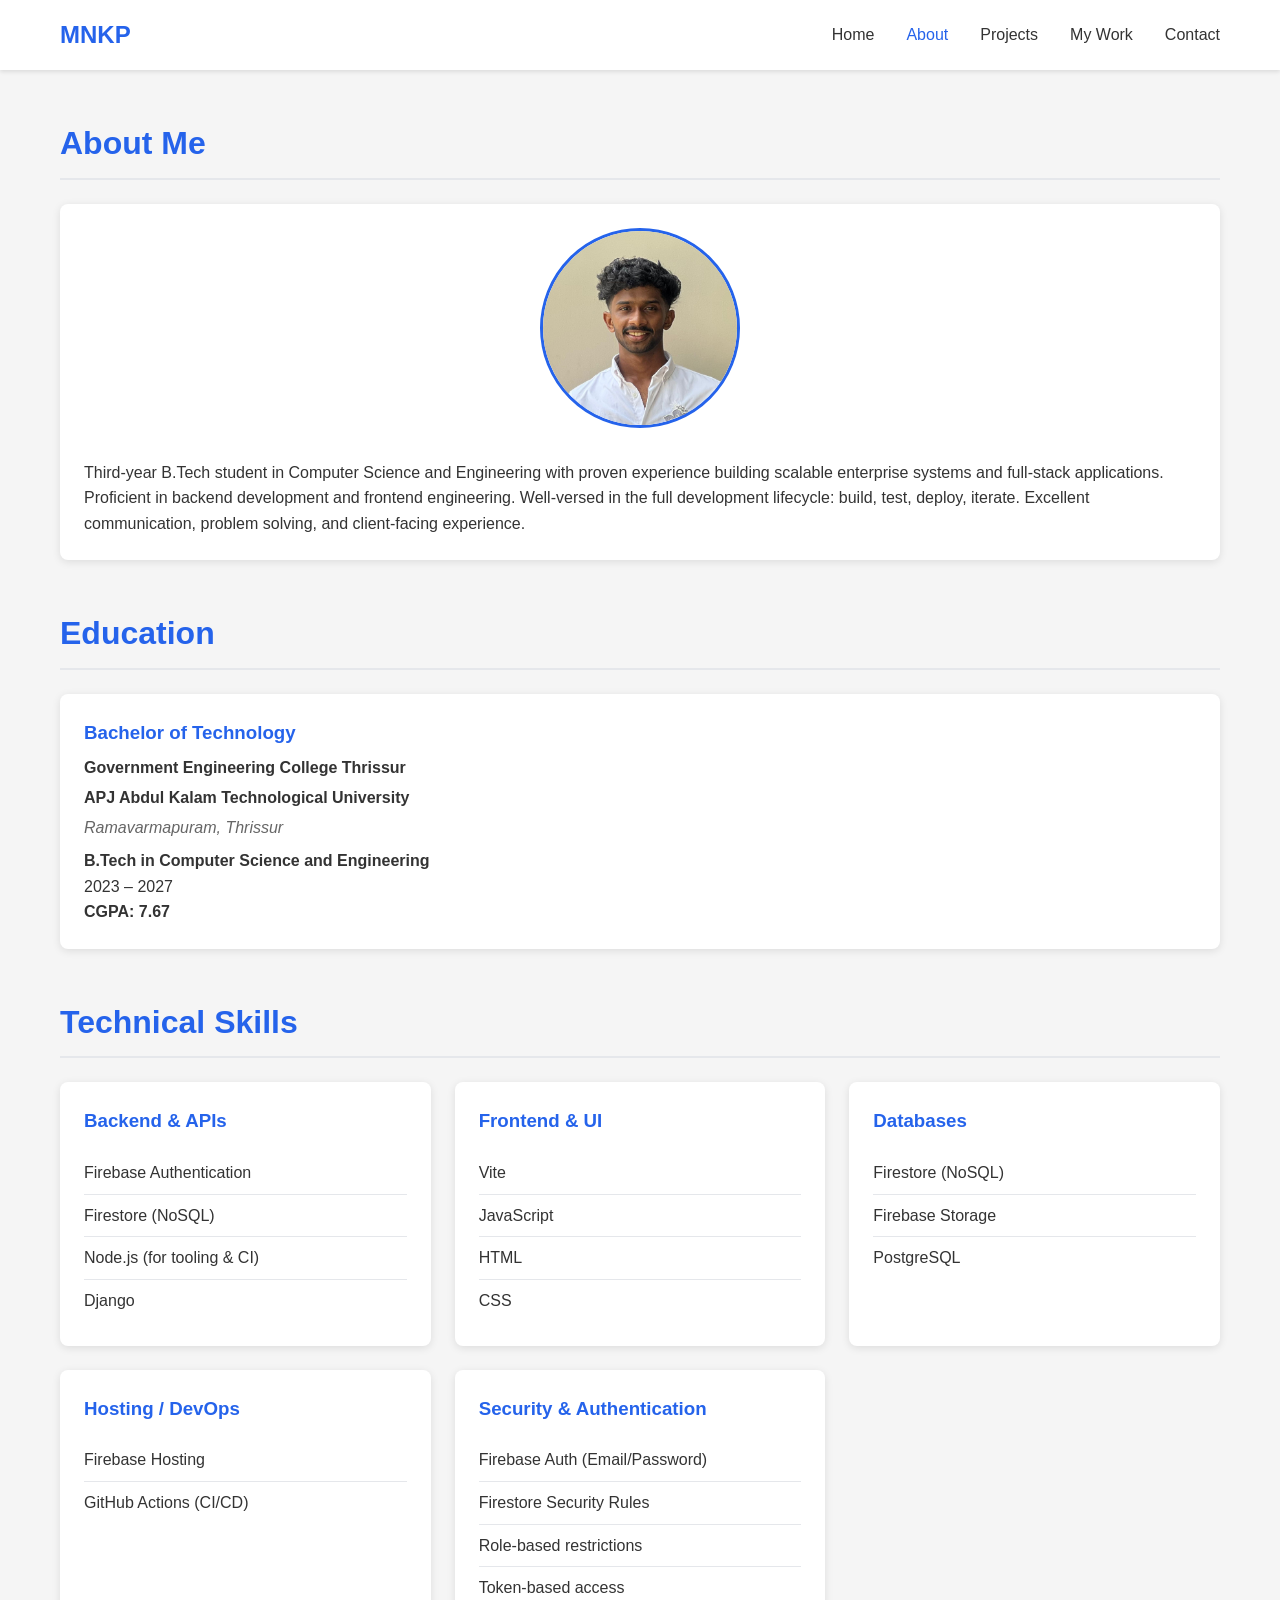
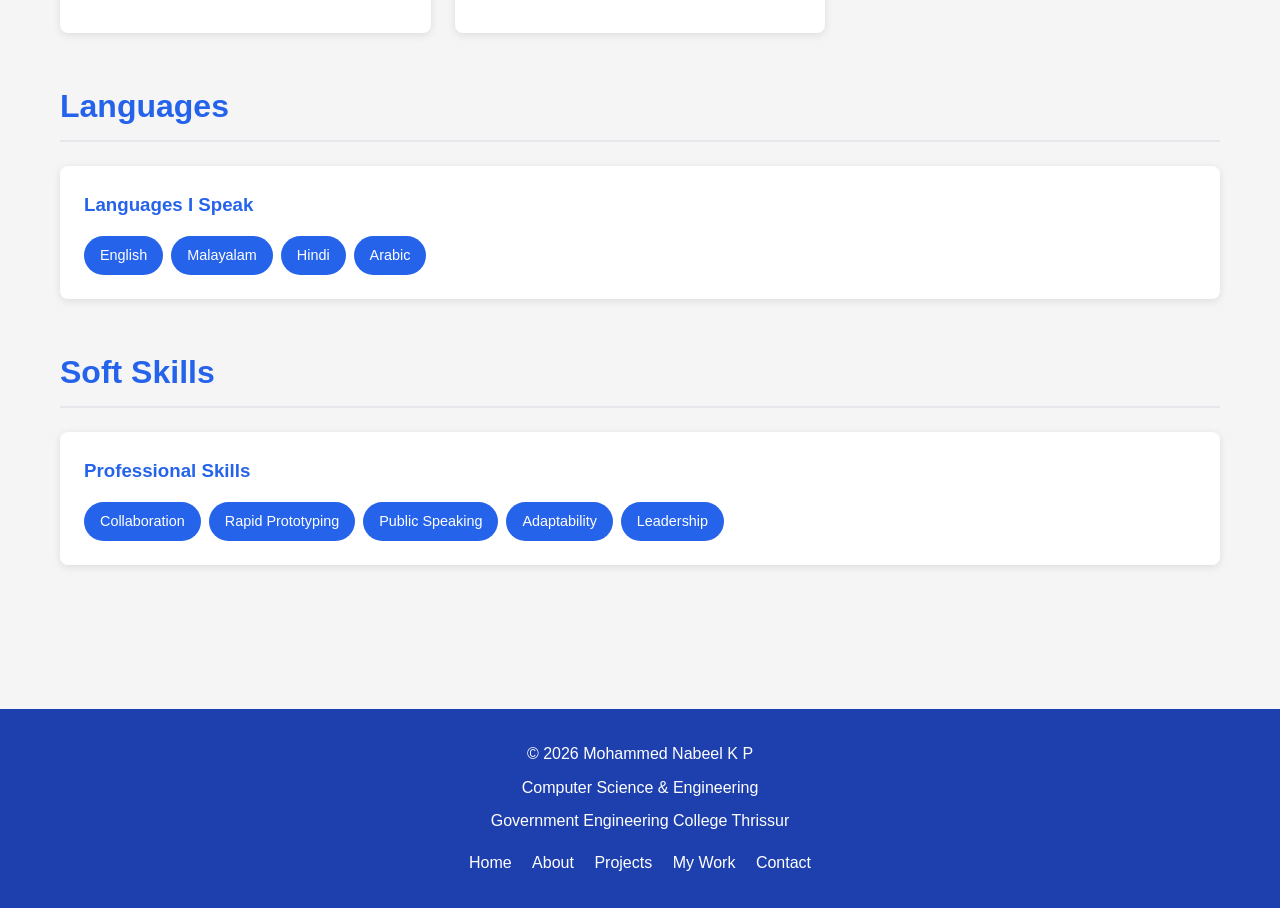
==== about.htm @ b29537f5 "Initial resume website" ====
<!DOCTYPE html PUBLIC "-//W3C//DTD XHTML 1.0 Strict//EN"
    "http://www.w3.org/TR/xhtml1/DTD/xhtml1-strict.dtd">
<html xmlns="http://www.w3.org/1999/xhtml" lang="en" xml:lang="en">
<head>
    <meta http-equiv="Content-Type" content="text/html; charset=utf-8" />
    <title>About - Mohammed Nabeel K P</title>
    <link rel="stylesheet" type="text/css" href="css/style.css" />
</head>
<body>
    <div id="header">
        <div class="container">
            <div id="nav">
                <div class="logo">MNKP</div>
                <ul>
                    <li><a href="index.html">Home</a></li>
                    <li><a href="about.htm" class="active">About</a></li>
                    <li><a href="projects.htm">Projects</a></li>
                    <li><a href="MyWork.htm">My Work</a></li>
                    <li><a href="contact.htm">Contact</a></li>
                </ul>
            </div>
        </div>
    </div>

    <div id="main">
        <div class="container">
            <div class="section">
                <h2>About Me</h2>
                <div class="card">
                    <img src="images/profile.jpg" alt="Mohammed Nabeel K P" class="profile-image" />
                    <p>Third-year B.Tech student in Computer Science and Engineering with proven experience building scalable enterprise systems and full-stack applications. Proficient in backend development and frontend engineering. Well-versed in the full development lifecycle: build, test, deploy, iterate. Excellent communication, problem solving, and client-facing experience.</p>
                </div>
            </div>

            <div class="section">
                <h2>Education</h2>
                <div class="education-item">
                    <h3>Bachelor of Technology</h3>
                    <p class="institution">Government Engineering College Thrissur</p>
                    <p class="institution">APJ Abdul Kalam Technological University</p>
                    <p class="location">Ramavarmapuram, Thrissur</p>
                    <p><strong>B.Tech in Computer Science and Engineering</strong></p>
                    <p>2023 – 2027</p>
                    <p><strong>CGPA: 7.67</strong></p>
                </div>
            </div>

            <div class="section">
                <h2>Technical Skills</h2>
                <div class="skills-grid">
                    <div class="skill-category">
                        <h3>Backend &amp; APIs</h3>
                        <ul>
                            <li>Firebase Authentication</li>
                            <li>Firestore (NoSQL)</li>
                            <li>Node.js (for tooling &amp; CI)</li>
                            <li>Django</li>
                        </ul>
                    </div>
                    <div class="skill-category">
                        <h3>Frontend &amp; UI</h3>
                        <ul>
                            <li>Vite</li>
                            <li>JavaScript</li>
                            <li>HTML</li>
                            <li>CSS</li>
                        </ul>
                    </div>
                    <div class="skill-category">
                        <h3>Databases</h3>
                        <ul>
                            <li>Firestore (NoSQL)</li>
                            <li>Firebase Storage</li>
                            <li>PostgreSQL</li>
                        </ul>
                    </div>
                    <div class="skill-category">
                        <h3>Hosting / DevOps</h3>
                        <ul>
                            <li>Firebase Hosting</li>
                            <li>GitHub Actions (CI/CD)</li>
                        </ul>
                    </div>
                    <div class="skill-category">
                        <h3>Security &amp; Authentication</h3>
                        <ul>
                            <li>Firebase Auth (Email/Password)</li>
                            <li>Firestore Security Rules</li>
                            <li>Role-based restrictions</li>
                            <li>Token-based access</li>
                        </ul>
                    </div>
                </div>
            </div>

            <div class="section">
                <h2>Languages</h2>
                <div class="languages-section">
                    <h3>Languages I Speak</h3>
                    <ul>
                        <li>English</li>
                        <li>Malayalam</li>
                        <li>Hindi</li>
                        <li>Arabic</li>
                    </ul>
                </div>
            </div>

            <div class="section">
                <h2>Soft Skills</h2>
                <div class="soft-skills-section">
                    <h3>Professional Skills</h3>
                    <ul>
                        <li>Collaboration</li>
                        <li>Rapid Prototyping</li>
                        <li>Public Speaking</li>
                        <li>Adaptability</li>
                        <li>Leadership</li>
                    </ul>
                </div>
            </div>
        </div>
    </div>

    <div id="footer">
        <div class="container">
            <p>&copy; 2026 Mohammed Nabeel K P</p>
            <p>Computer Science &amp; Engineering</p>
            <p>Government Engineering College Thrissur</p>
            <div class="footer-nav">
                <a href="index.html">Home</a>
                <a href="about.htm">About</a>
                <a href="projects.htm">Projects</a>
                <a href="MyWork.htm">My Work</a>
                <a href="contact.htm">Contact</a>
            </div>
        </div>
    </div>
</body>
</html>
---- css/style.css ----
/* CSS Reset and Normalization */
* {
    margin: 0;
    padding: 0;
    box-sizing: border-box;
}

body {
    font-family: 'Segoe UI', Tahoma, Geneva, Verdana, sans-serif;
    line-height: 1.6;
    color: #333;
    background-color: #f5f5f5;
}

/* CSS Variables */
:root {
    --primary-color: #2563eb;
    --secondary-color: #1e40af;
    --text-color: #333;
    --background-color: #f5f5f5;
    --card-background: #ffffff;
    --border-color: #e5e7eb;
    --hover-color: #1d4ed8;
}

/* Container */
.container {
    max-width: 1200px;
    margin: 0 auto;
    padding: 0 20px;
}

/* Header and Navigation */
#header {
    background-color: var(--card-background);
    box-shadow: 0 2px 4px rgba(0, 0, 0, 0.1);
    position: sticky;
    top: 0;
    z-index: 1000;
}

#nav {
    display: flex;
    justify-content: space-between;
    align-items: center;
    padding: 1rem 0;
}

#nav .logo {
    font-size: 1.5rem;
    font-weight: bold;
    color: var(--primary-color);
}

#nav ul {
    list-style: none;
    display: flex;
    gap: 2rem;
}

#nav ul li a {
    text-decoration: none;
    color: var(--text-color);
    font-weight: 500;
    transition: color 0.3s ease;
}

#nav ul li a:hover,
#nav ul li a.active {
    color: var(--primary-color);
}

/* Hero Section */
.hero {
    background: linear-gradient(135deg, var(--primary-color), var(--secondary-color));
    color: white;
    padding: 4rem 0;
    text-align: center;
}

.hero .profile-image {
    margin: 0 auto 2rem;
    border: 4px solid white;
}

.hero h1 {
    font-size: 3rem;
    margin-bottom: 0.5rem;
}

.hero h2 {
    font-size: 1.5rem;
    margin-bottom: 1rem;
    font-weight: 300;
}

.hero p {
    font-size: 1.1rem;
    max-width: 700px;
    margin: 0 auto 2rem;
    line-height: 1.8;
}

.hero-buttons {
    display: flex;
    gap: 1rem;
    justify-content: center;
    flex-wrap: wrap;
}

/* Buttons */
.btn {
    display: inline-block;
    padding: 0.75rem 1.5rem;
    text-decoration: none;
    border-radius: 5px;
    font-weight: 600;
    transition: all 0.3s ease;
    border: none;
    cursor: pointer;
}

.btn-primary {
    background-color: white;
    color: var(--primary-color);
}

.btn-primary:hover {
    background-color: #f0f0f0;
    transform: translateY(-2px);
}

.btn-secondary {
    background-color: transparent;
    color: white;
    border: 2px solid white;
}

.btn-secondary:hover {
    background-color: white;
    color: var(--primary-color);
    transform: translateY(-2px);
}

/* Main Content */
#main {
    padding: 3rem 0;
}

/* Section Styling */
.section {
    margin-bottom: 3rem;
}

.section h2 {
    font-size: 2rem;
    margin-bottom: 1.5rem;
    color: var(--primary-color);
    border-bottom: 2px solid var(--border-color);
    padding-bottom: 0.5rem;
}

/* Cards */
.card {
    background-color: var(--card-background);
    border-radius: 8px;
    padding: 1.5rem;
    box-shadow: 0 2px 8px rgba(0, 0, 0, 0.1);
    margin-bottom: 1.5rem;
}

/* Info Cards Grid */
.info-cards {
    display: grid;
    grid-template-columns: repeat(auto-fit, minmax(250px, 1fr));
    gap: 1.5rem;
    margin-top: 2rem;
}

.info-card {
    background-color: var(--card-background);
    border-radius: 8px;
    padding: 1.5rem;
    text-align: center;
    box-shadow: 0 2px 8px rgba(0, 0, 0, 0.1);
    transition: transform 0.3s ease;
}

.info-card:hover {
    transform: translateY(-5px);
}

.info-card h3 {
    color: var(--primary-color);
    margin-bottom: 0.5rem;
}

/* Profile Image Placeholder */
.profile-placeholder {
    width: 200px;
    height: 200px;
    background-color: var(--border-color);
    border-radius: 50%;
    display: flex;
    align-items: center;
    justify-content: center;
    margin: 0 auto 2rem;
    font-size: 1rem;
    color: #666;
    border: 3px solid var(--primary-color);
}

.profile-image {
    width: 200px;
    height: 200px;
    border-radius: 50%;
    object-fit: cover;
    margin: 0 auto 2rem;
    display: block;
    border: 3px solid var(--primary-color);
}

/* Education Section */
.education-item {
    background-color: var(--card-background);
    border-radius: 8px;
    padding: 1.5rem;
    margin-bottom: 1rem;
    box-shadow: 0 2px 8px rgba(0, 0, 0, 0.1);
}

.education-item h3 {
    color: var(--primary-color);
    margin-bottom: 0.5rem;
}

.education-item .institution {
    font-weight: 600;
    margin-bottom: 0.25rem;
}

.education-item .location {
    color: #666;
    font-style: italic;
    margin-bottom: 0.5rem;
}

/* Skills Section */
.skills-grid {
    display: grid;
    grid-template-columns: repeat(auto-fit, minmax(300px, 1fr));
    gap: 1.5rem;
}

.skill-category {
    background-color: var(--card-background);
    border-radius: 8px;
    padding: 1.5rem;
    box-shadow: 0 2px 8px rgba(0, 0, 0, 0.1);
}

.skill-category h3 {
    color: var(--primary-color);
    margin-bottom: 1rem;
}

.skill-category ul {
    list-style: none;
}

.skill-category li {
    padding: 0.5rem 0;
    border-bottom: 1px solid var(--border-color);
}

.skill-category li:last-child {
    border-bottom: none;
}

/* Languages and Soft Skills */
.languages-section,
.soft-skills-section {
    background-color: var(--card-background);
    border-radius: 8px;
    padding: 1.5rem;
    margin-bottom: 1.5rem;
    box-shadow: 0 2px 8px rgba(0, 0, 0, 0.1);
}

.languages-section h3,
.soft-skills-section h3 {
    color: var(--primary-color);
    margin-bottom: 1rem;
}

.languages-section ul,
.soft-skills-section ul {
    list-style: none;
    display: flex;
    flex-wrap: wrap;
    gap: 0.5rem;
}

.languages-section li,
.soft-skills-section li {
    background-color: var(--primary-color);
    color: white;
    padding: 0.5rem 1rem;
    border-radius: 20px;
    font-size: 0.9rem;
}

/* Project Cards */
.project-card {
    background-color: var(--card-background);
    border-radius: 8px;
    padding: 2rem;
    margin-bottom: 2rem;
    box-shadow: 0 2px 8px rgba(0, 0, 0, 0.1);
    transition: transform 0.3s ease;
}

.project-card:hover {
    transform: translateY(-5px);
}

.project-card h3 {
    color: var(--primary-color);
    margin-bottom: 0.5rem;
    font-size: 1.5rem;
}

.project-card .status {
    display: inline-block;
    background-color: #10b981;
    color: white;
    padding: 0.25rem 0.75rem;
    border-radius: 20px;
    font-size: 0.85rem;
    margin-bottom: 1rem;
}

.project-card .status.ongoing {
    background-color: #f59e0b;
}

.project-card .technologies {
    margin: 1rem 0;
}

.project-card .technologies span {
    display: inline-block;
    background-color: var(--primary-color);
    color: white;
    padding: 0.25rem 0.75rem;
    border-radius: 15px;
    font-size: 0.85rem;
    margin-right: 0.5rem;
    margin-bottom: 0.5rem;
}

.project-card .description {
    margin-bottom: 1rem;
    line-height: 1.8;
}

.project-card .features {
    margin-top: 1rem;
}

.project-card .features h4 {
    color: var(--secondary-color);
    margin-bottom: 0.5rem;
}

.project-card .features ul {
    list-style-position: inside;
    line-height: 1.8;
}

/* Timeline for Achievements */
.timeline {
    position: relative;
    max-width: 800px;
    margin: 0 auto;
}

.timeline-item {
    background-color: var(--card-background);
    border-radius: 8px;
    padding: 1.5rem;
    margin-bottom: 1.5rem;
    box-shadow: 0 2px 8px rgba(0, 0, 0, 0.1);
    border-left: 4px solid var(--primary-color);
}

.timeline-item h3 {
    color: var(--primary-color);
    margin-bottom: 0.5rem;
}

.timeline-item .year {
    color: #666;
    font-size: 0.9rem;
    margin-bottom: 0.5rem;
}

/* Achievement Sections */
.achievement-section {
    background-color: var(--card-background);
    border-radius: 8px;
    padding: 1.5rem;
    margin-bottom: 1.5rem;
    box-shadow: 0 2px 8px rgba(0, 0, 0, 0.1);
}

.achievement-section h3 {
    color: var(--primary-color);
    margin-bottom: 1rem;
}

.achievement-section ul {
    list-style: none;
}

.achievement-section li {
    padding: 0.5rem 0;
    border-bottom: 1px solid var(--border-color);
}

.achievement-section li:last-child {
    border-bottom: none;
}

/* Validator Badge */
.validator-section {
    text-align: center;
    margin-top: 3rem;
    padding: 2rem;
    background-color: var(--card-background);
    border-radius: 8px;
    box-shadow: 0 2px 8px rgba(0, 0, 0, 0.1);
}

.validator-section p {
    margin-top: 1rem;
    color: #666;
}

/* Contact Page */
.contact-info {
    display: grid;
    grid-template-columns: repeat(auto-fit, minmax(250px, 1fr));
    gap: 1.5rem;
}

.contact-item {
    background-color: var(--card-background);
    border-radius: 8px;
    padding: 1.5rem;
    text-align: center;
    box-shadow: 0 2px 8px rgba(0, 0, 0, 0.1);
}

.contact-item h3 {
    color: var(--primary-color);
    margin-bottom: 0.5rem;
}

.contact-item a {
    color: var(--primary-color);
    text-decoration: none;
    word-break: break-all;
}

.contact-item a:hover {
    text-decoration: underline;
}

/* Footer */
#footer {
    background-color: var(--secondary-color);
    color: white;
    text-align: center;
    padding: 2rem 0;
    margin-top: 3rem;
}

#footer p {
    margin-bottom: 0.5rem;
}

#footer .footer-nav {
    margin-top: 1rem;
}

#footer .footer-nav a {
    color: white;
    text-decoration: none;
    margin: 0 0.5rem;
    transition: color 0.3s ease;
}

#footer .footer-nav a:hover {
    color: #f0f0f0;
}

/* Responsive Design */
@media (max-width: 768px) {
    #nav {
        flex-direction: column;
        gap: 1rem;
    }

    #nav ul {
        flex-wrap: wrap;
        justify-content: center;
        gap: 1rem;
    }

    .hero h1 {
        font-size: 2rem;
    }

    .hero h2 {
        font-size: 1.2rem;
    }

    .hero p {
        font-size: 1rem;
    }

    .hero-buttons {
        flex-direction: column;
        align-items: center;
    }

    .info-cards {
        grid-template-columns: 1fr;
    }

    .skills-grid {
        grid-template-columns: 1fr;
    }

    .section h2 {
        font-size: 1.5rem;
    }
}

@media (max-width: 480px) {
    .container {
        padding: 0 15px;
    }

    .hero {
        padding: 2rem 0;
    }

    .hero h1 {
        font-size: 1.75rem;
    }

    .btn {
        padding: 0.6rem 1.2rem;
        font-size: 0.9rem;
    }
}
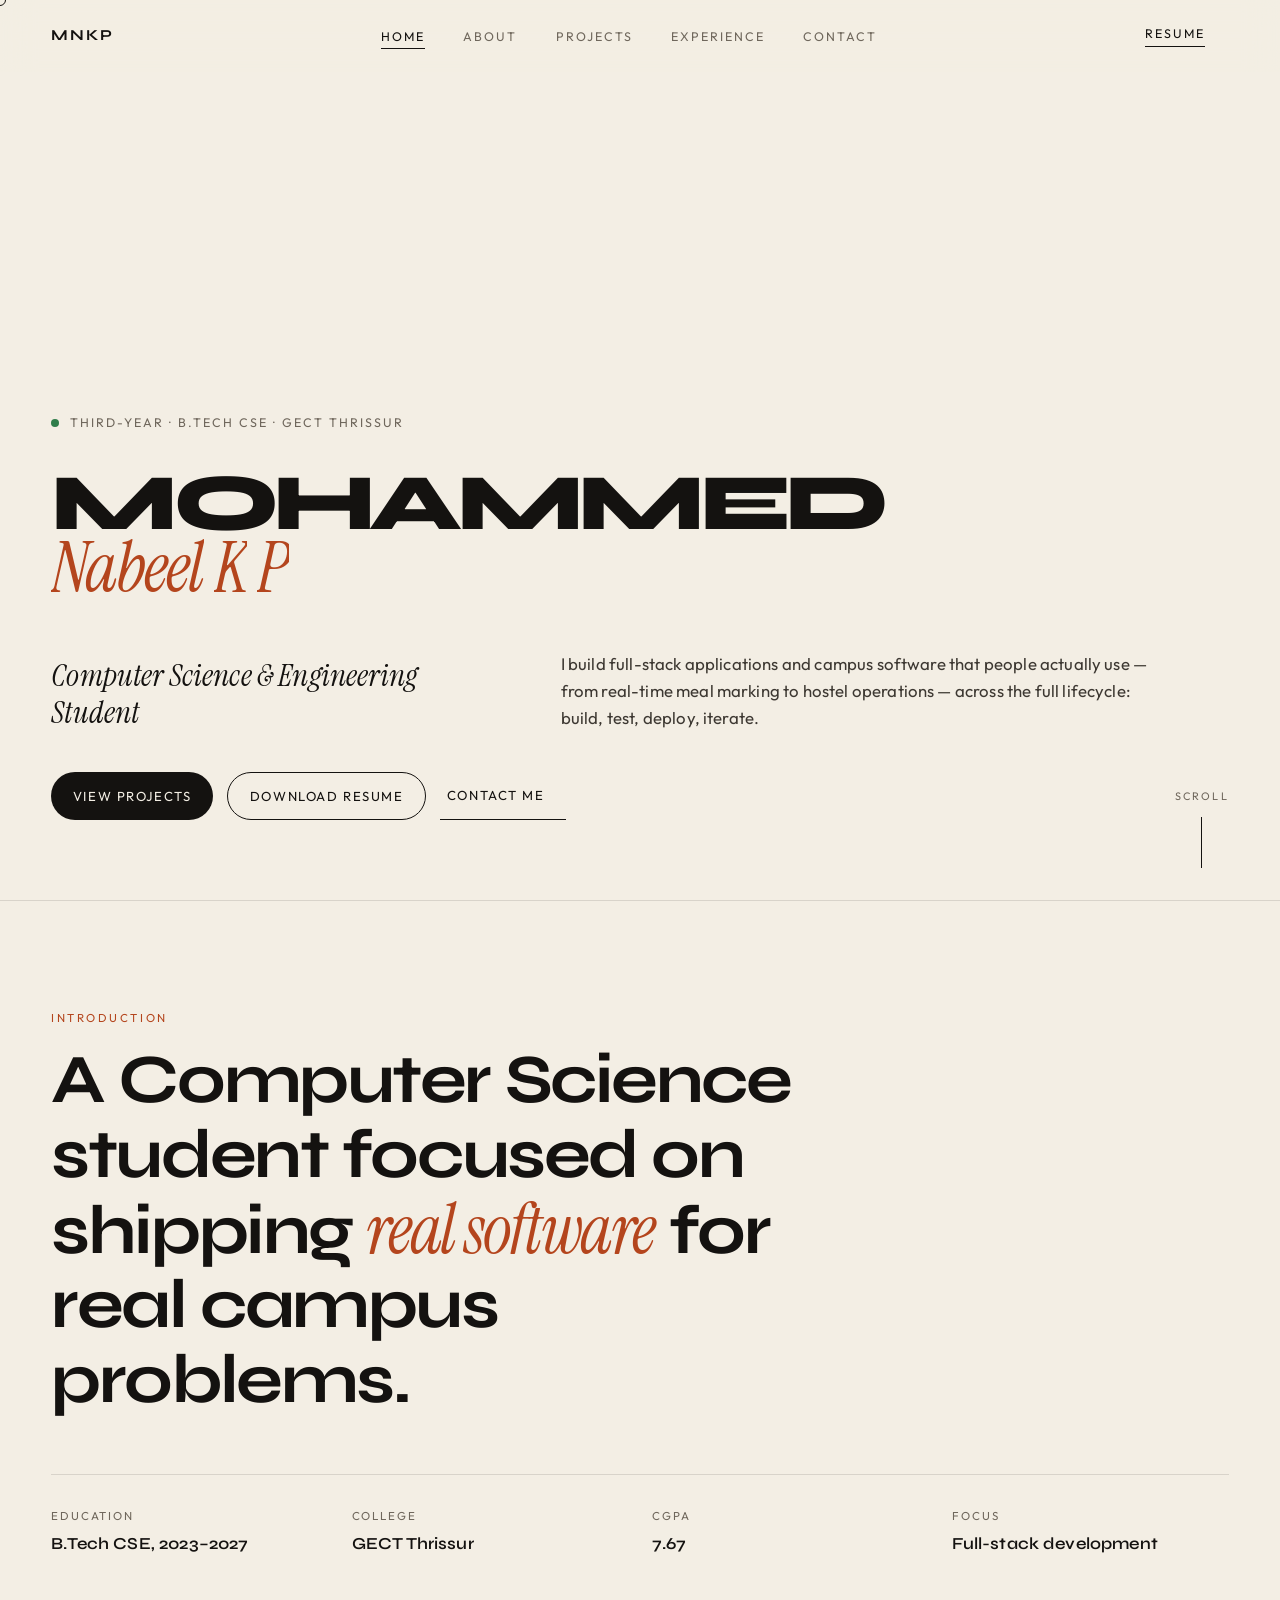
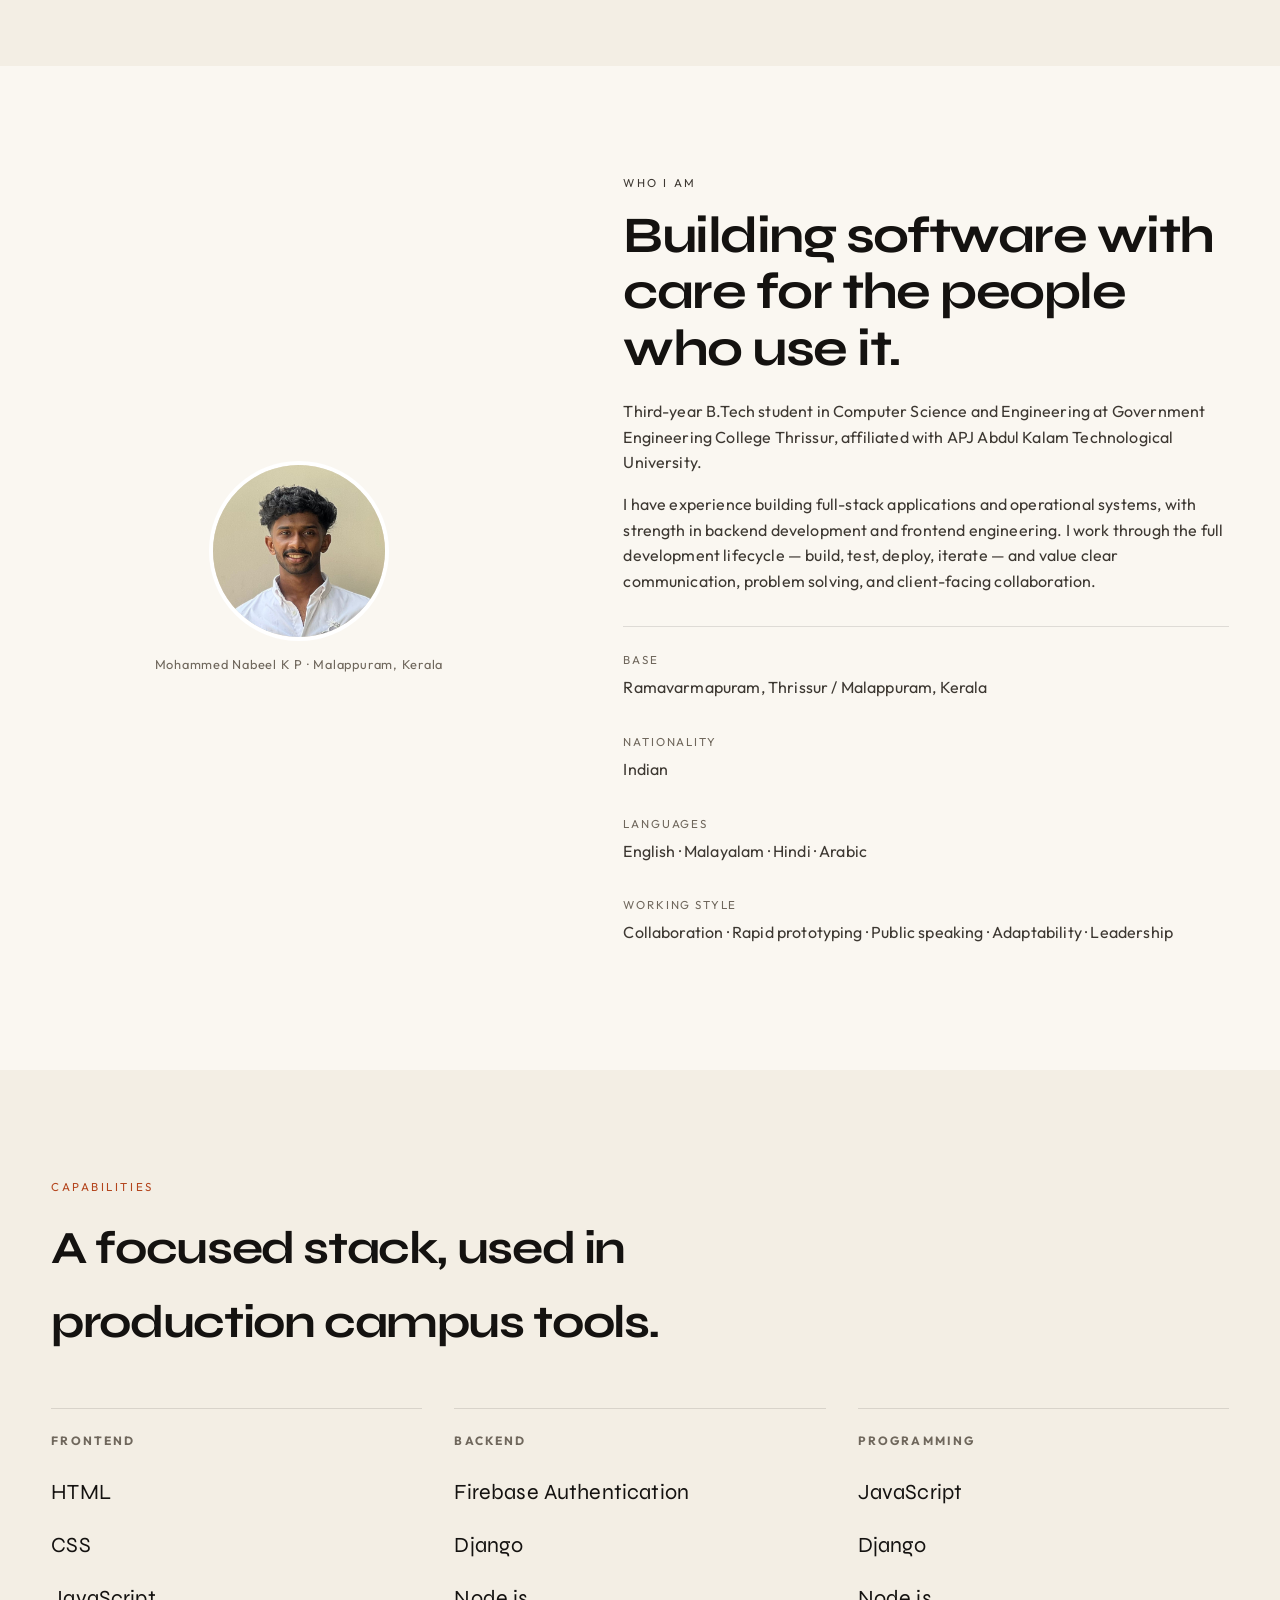
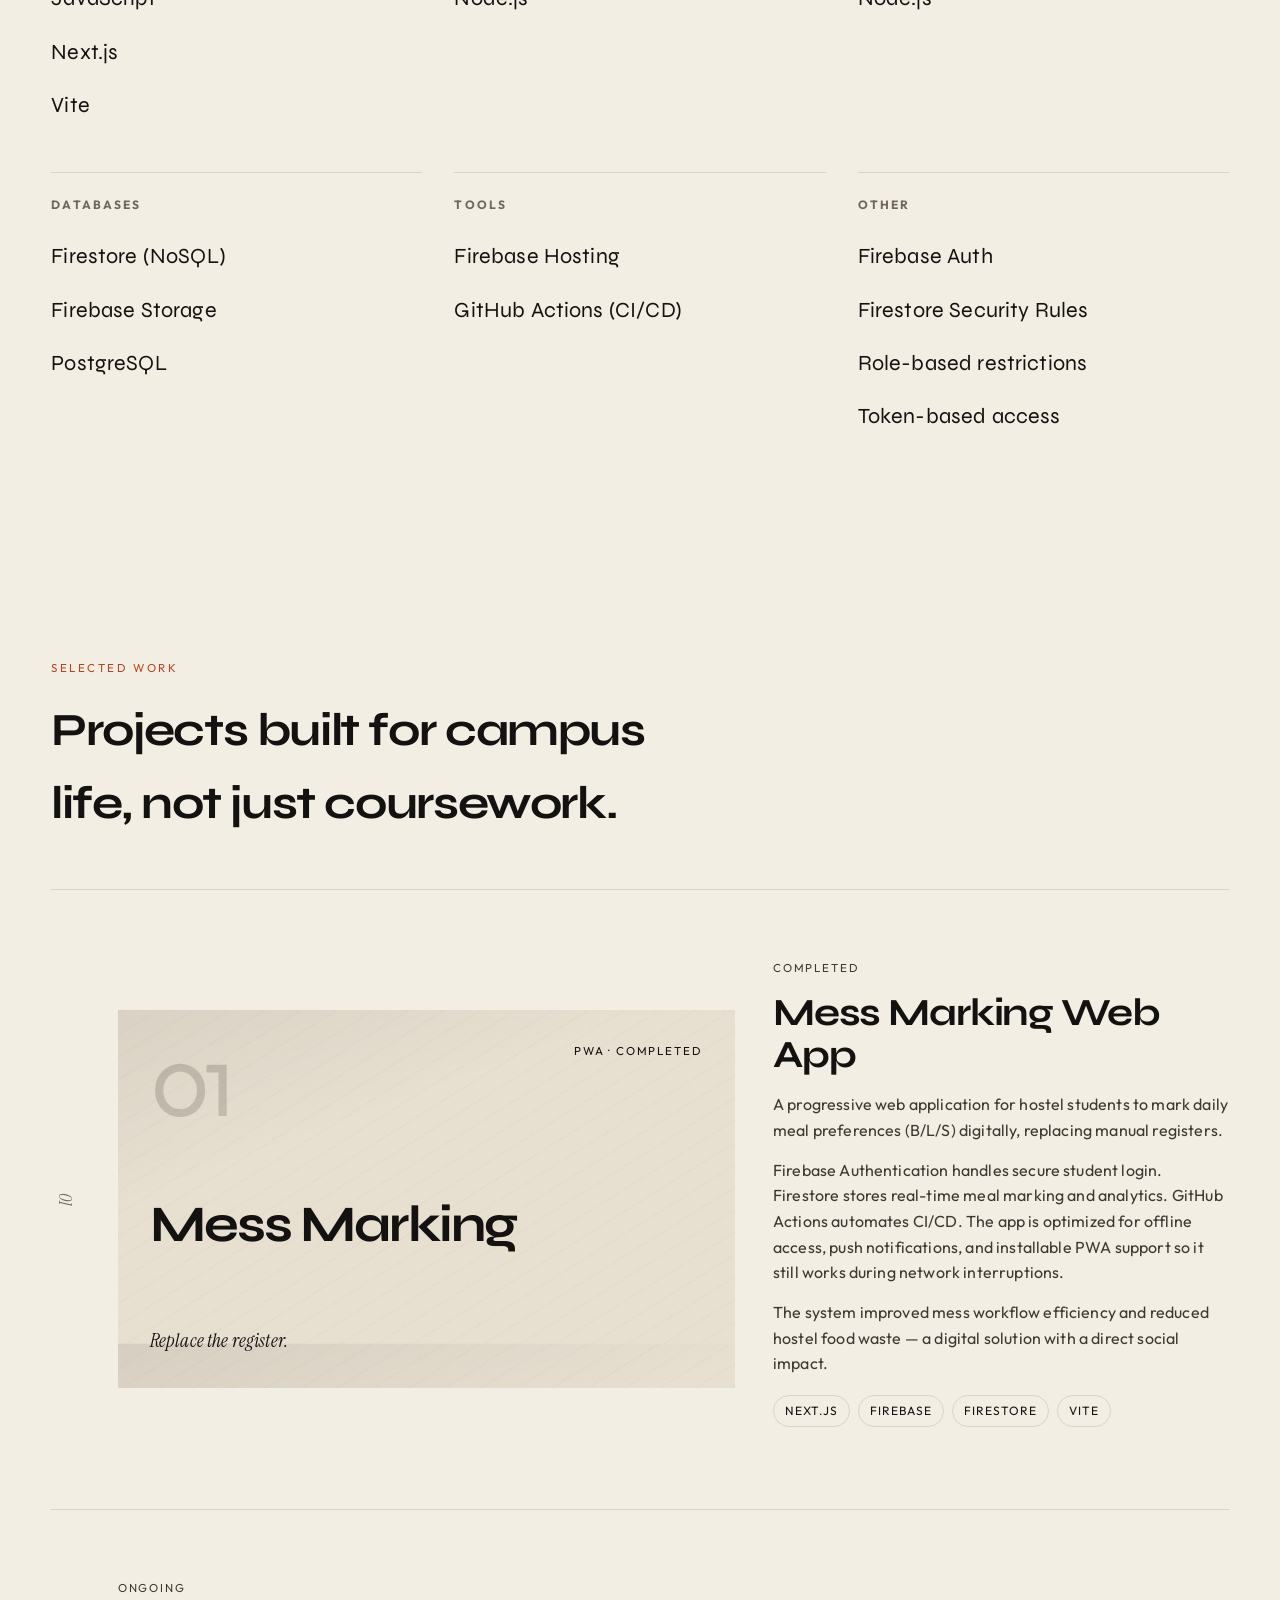
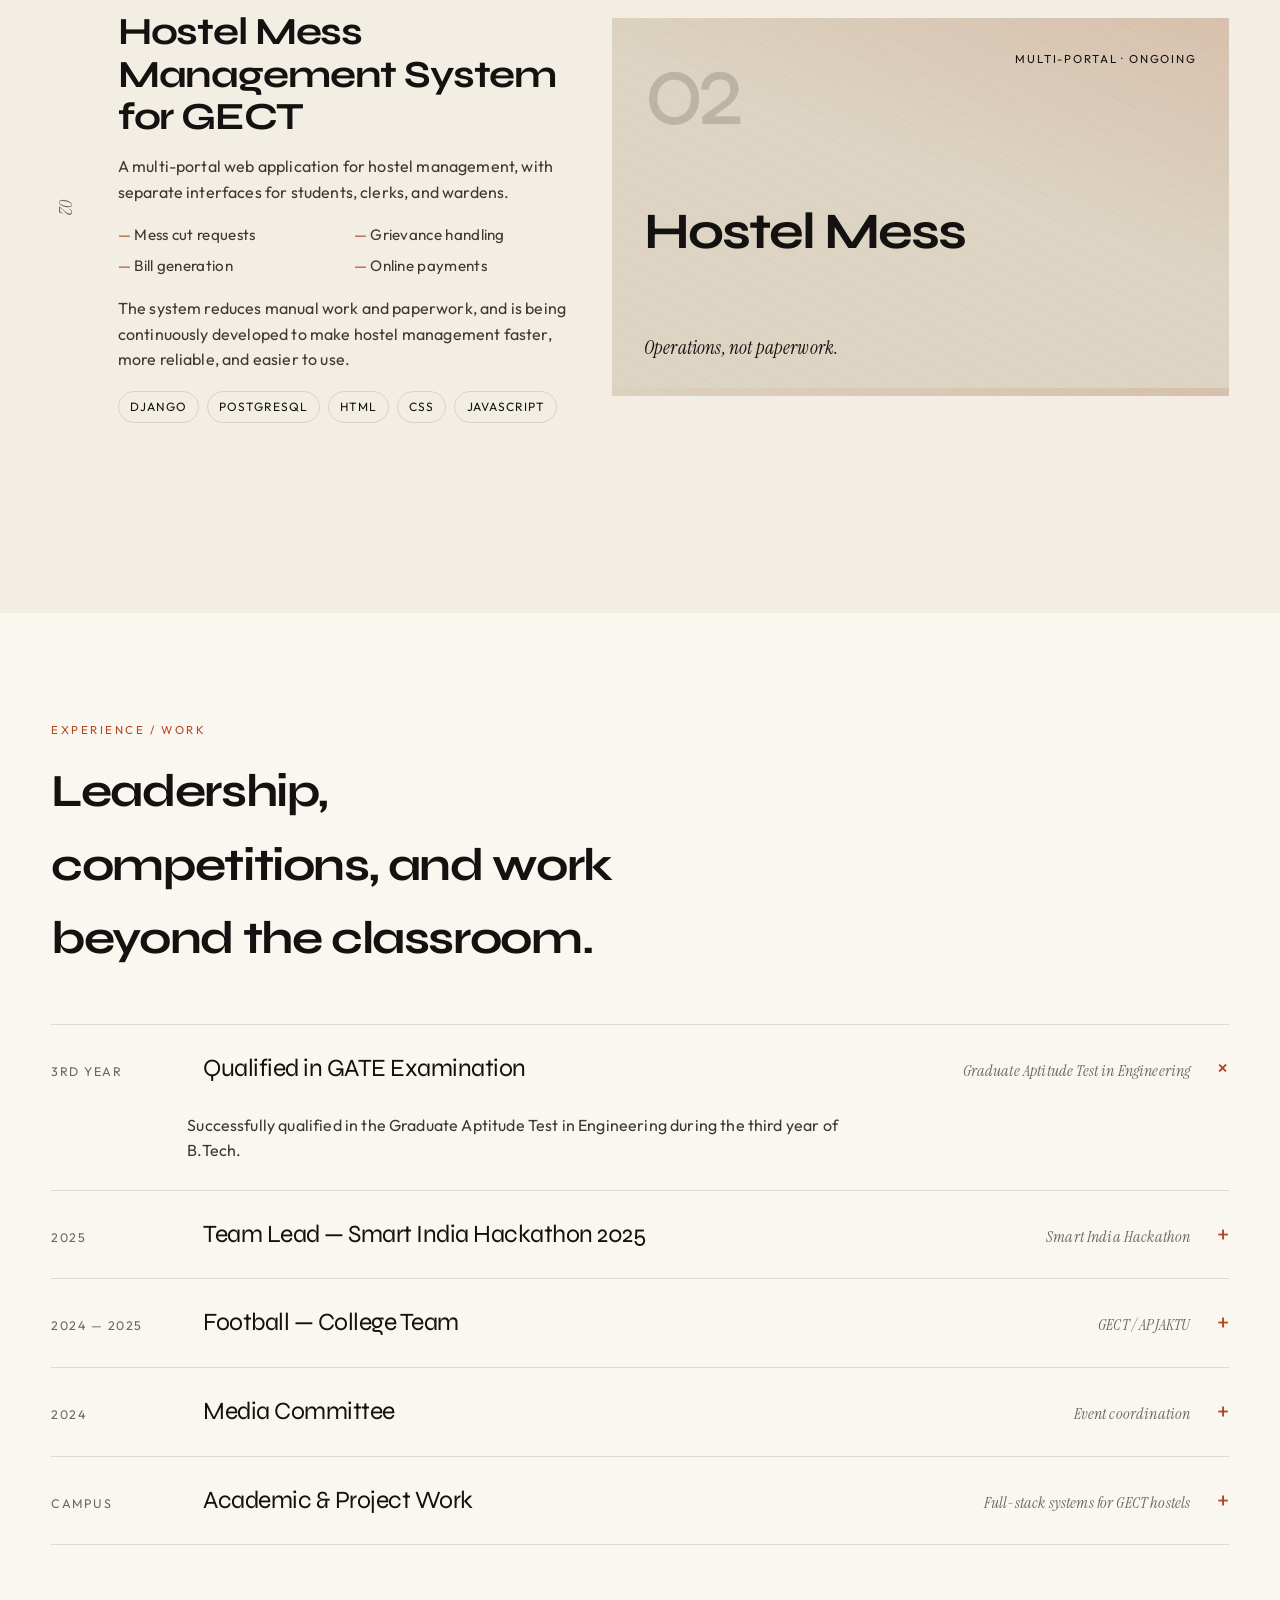
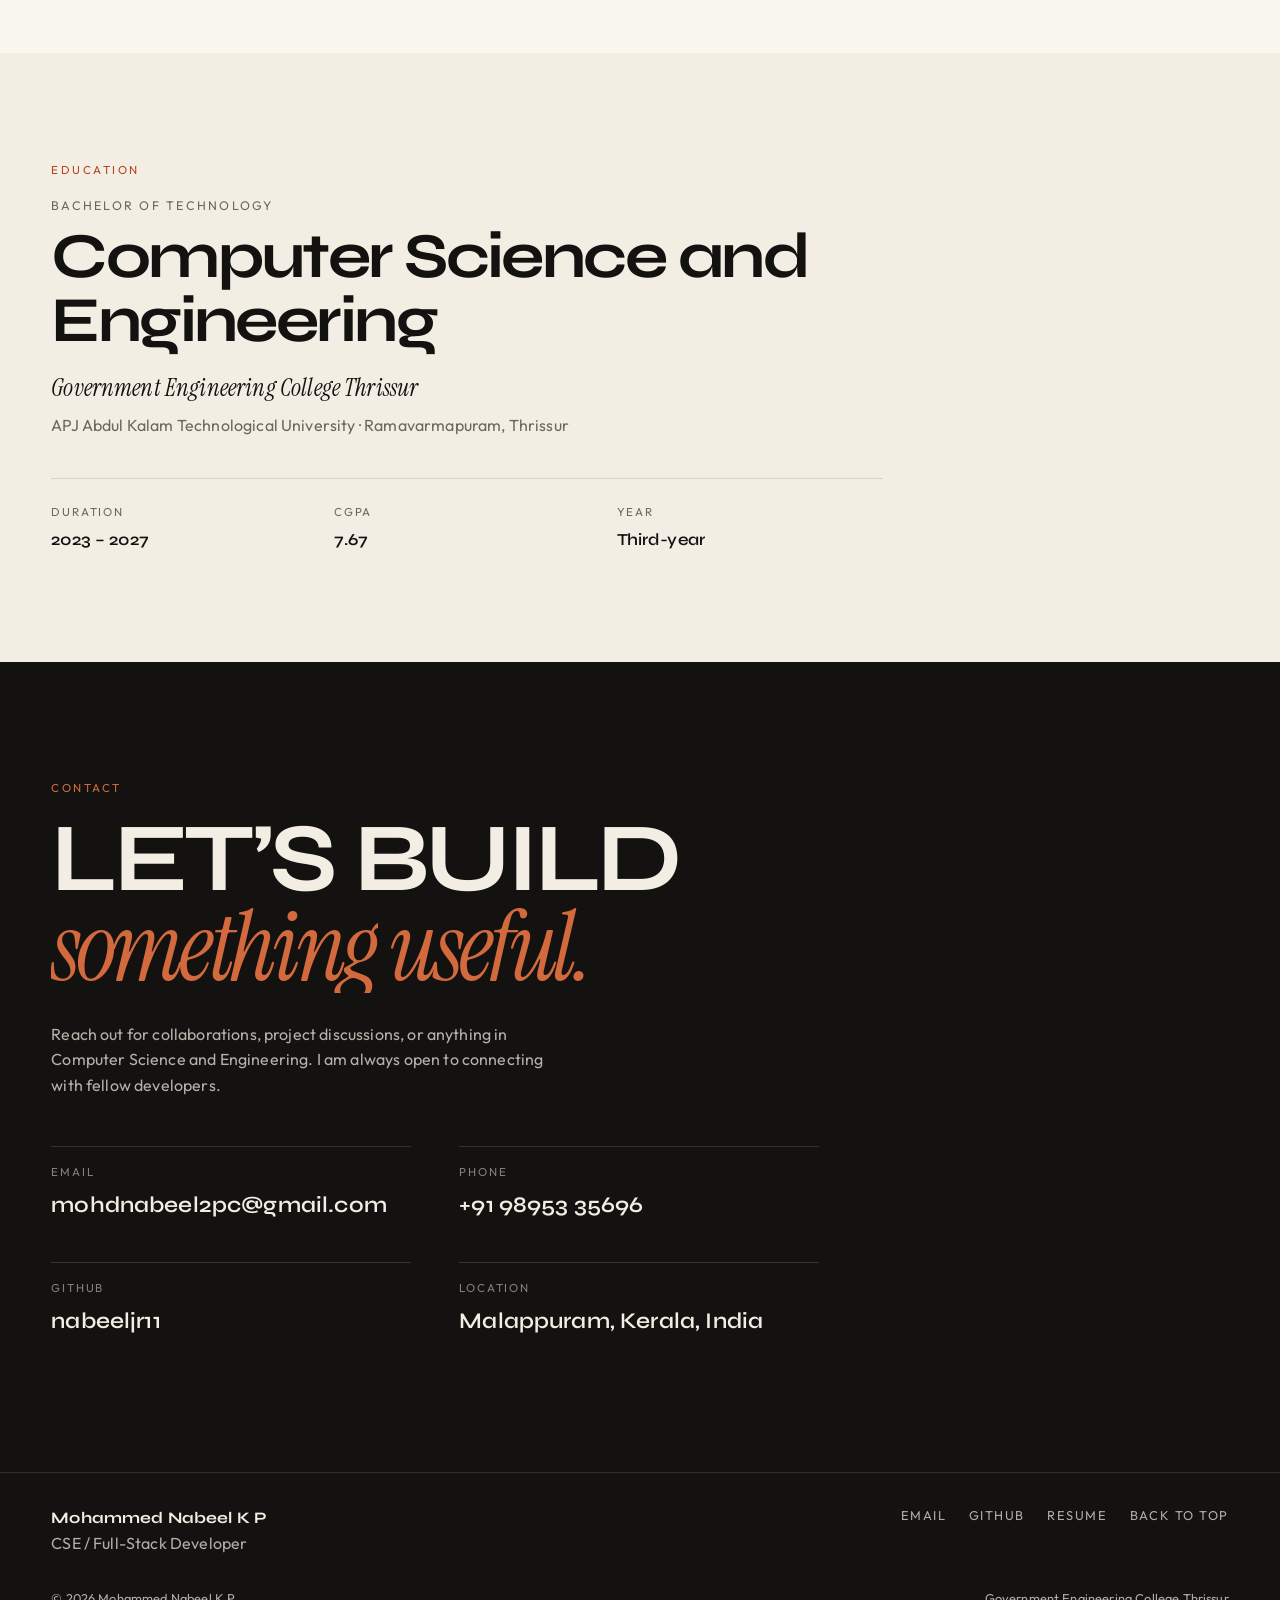
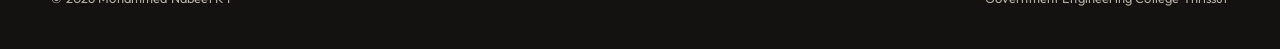
==== commit e873b323: "Redesign portfolio website" ====
--- a/about.htm
+++ b/about.htm
@@ -1,140 +1,14 @@
-<!DOCTYPE html PUBLIC "-//W3C//DTD XHTML 1.0 Strict//EN"
-    "http://www.w3.org/TR/xhtml1/DTD/xhtml1-strict.dtd">
-<html xmlns="http://www.w3.org/1999/xhtml" lang="en" xml:lang="en">
+<!DOCTYPE html>
+<html lang="en">
 <head>
-    <meta http-equiv="Content-Type" content="text/html; charset=utf-8" />
-    <title>About - Mohammed Nabeel K P</title>
-    <link rel="stylesheet" type="text/css" href="css/style.css" />
+  <meta charset="UTF-8" />
+  <meta name="viewport" content="width=device-width, initial-scale=1.0" />
+  <title>About — Mohammed Nabeel K P</title>
+  <meta http-equiv="refresh" content="0; url=index.html#about" />
+  <link rel="canonical" href="index.html#about" />
+  <script>location.replace("index.html#about");</script>
 </head>
 <body>
-    <div id="header">
-        <div class="container">
-            <div id="nav">
-                <div class="logo">MNKP</div>
-                <ul>
-                    <li><a href="index.html">Home</a></li>
-                    <li><a href="about.htm" class="active">About</a></li>
-                    <li><a href="projects.htm">Projects</a></li>
-                    <li><a href="MyWork.htm">My Work</a></li>
-                    <li><a href="contact.htm">Contact</a></li>
-                </ul>
-            </div>
-        </div>
-    </div>
-
-    <div id="main">
-        <div class="container">
-            <div class="section">
-                <h2>About Me</h2>
-                <div class="card">
-                    <img src="images/profile.jpg" alt="Mohammed Nabeel K P" class="profile-image" />
-                    <p>Third-year B.Tech student in Computer Science and Engineering with proven experience building scalable enterprise systems and full-stack applications. Proficient in backend development and frontend engineering. Well-versed in the full development lifecycle: build, test, deploy, iterate. Excellent communication, problem solving, and client-facing experience.</p>
-                </div>
-            </div>
-
-            <div class="section">
-                <h2>Education</h2>
-                <div class="education-item">
-                    <h3>Bachelor of Technology</h3>
-                    <p class="institution">Government Engineering College Thrissur</p>
-                    <p class="institution">APJ Abdul Kalam Technological University</p>
-                    <p class="location">Ramavarmapuram, Thrissur</p>
-                    <p><strong>B.Tech in Computer Science and Engineering</strong></p>
-                    <p>2023 – 2027</p>
-                    <p><strong>CGPA: 7.67</strong></p>
-                </div>
-            </div>
-
-            <div class="section">
-                <h2>Technical Skills</h2>
-                <div class="skills-grid">
-                    <div class="skill-category">
-                        <h3>Backend &amp; APIs</h3>
-                        <ul>
-                            <li>Firebase Authentication</li>
-                            <li>Firestore (NoSQL)</li>
-                            <li>Node.js (for tooling &amp; CI)</li>
-                            <li>Django</li>
-                        </ul>
-                    </div>
-                    <div class="skill-category">
-                        <h3>Frontend &amp; UI</h3>
-                        <ul>
-                            <li>Vite</li>
-                            <li>JavaScript</li>
-                            <li>HTML</li>
-                            <li>CSS</li>
-                        </ul>
-                    </div>
-                    <div class="skill-category">
-                        <h3>Databases</h3>
-                        <ul>
-                            <li>Firestore (NoSQL)</li>
-                            <li>Firebase Storage</li>
-                            <li>PostgreSQL</li>
-                        </ul>
-                    </div>
-                    <div class="skill-category">
-                        <h3>Hosting / DevOps</h3>
-                        <ul>
-                            <li>Firebase Hosting</li>
-                            <li>GitHub Actions (CI/CD)</li>
-                        </ul>
-                    </div>
-                    <div class="skill-category">
-                        <h3>Security &amp; Authentication</h3>
-                        <ul>
-                            <li>Firebase Auth (Email/Password)</li>
-                            <li>Firestore Security Rules</li>
-                            <li>Role-based restrictions</li>
-                            <li>Token-based access</li>
-                        </ul>
-                    </div>
-                </div>
-            </div>
-
-            <div class="section">
-                <h2>Languages</h2>
-                <div class="languages-section">
-                    <h3>Languages I Speak</h3>
-                    <ul>
-                        <li>English</li>
-                        <li>Malayalam</li>
-                        <li>Hindi</li>
-                        <li>Arabic</li>
-                    </ul>
-                </div>
-            </div>
-
-            <div class="section">
-                <h2>Soft Skills</h2>
-                <div class="soft-skills-section">
-                    <h3>Professional Skills</h3>
-                    <ul>
-                        <li>Collaboration</li>
-                        <li>Rapid Prototyping</li>
-                        <li>Public Speaking</li>
-                        <li>Adaptability</li>
-                        <li>Leadership</li>
-                    </ul>
-                </div>
-            </div>
-        </div>
-    </div>
-
-    <div id="footer">
-        <div class="container">
-            <p>&copy; 2026 Mohammed Nabeel K P</p>
-            <p>Computer Science &amp; Engineering</p>
-            <p>Government Engineering College Thrissur</p>
-            <div class="footer-nav">
-                <a href="index.html">Home</a>
-                <a href="about.htm">About</a>
-                <a href="projects.htm">Projects</a>
-                <a href="MyWork.htm">My Work</a>
-                <a href="contact.htm">Contact</a>
-            </div>
-        </div>
-    </div>
+  <p>This page now lives in the portfolio. <a href="index.html#about">Continue to About</a>.</p>
 </body>
 </html>
